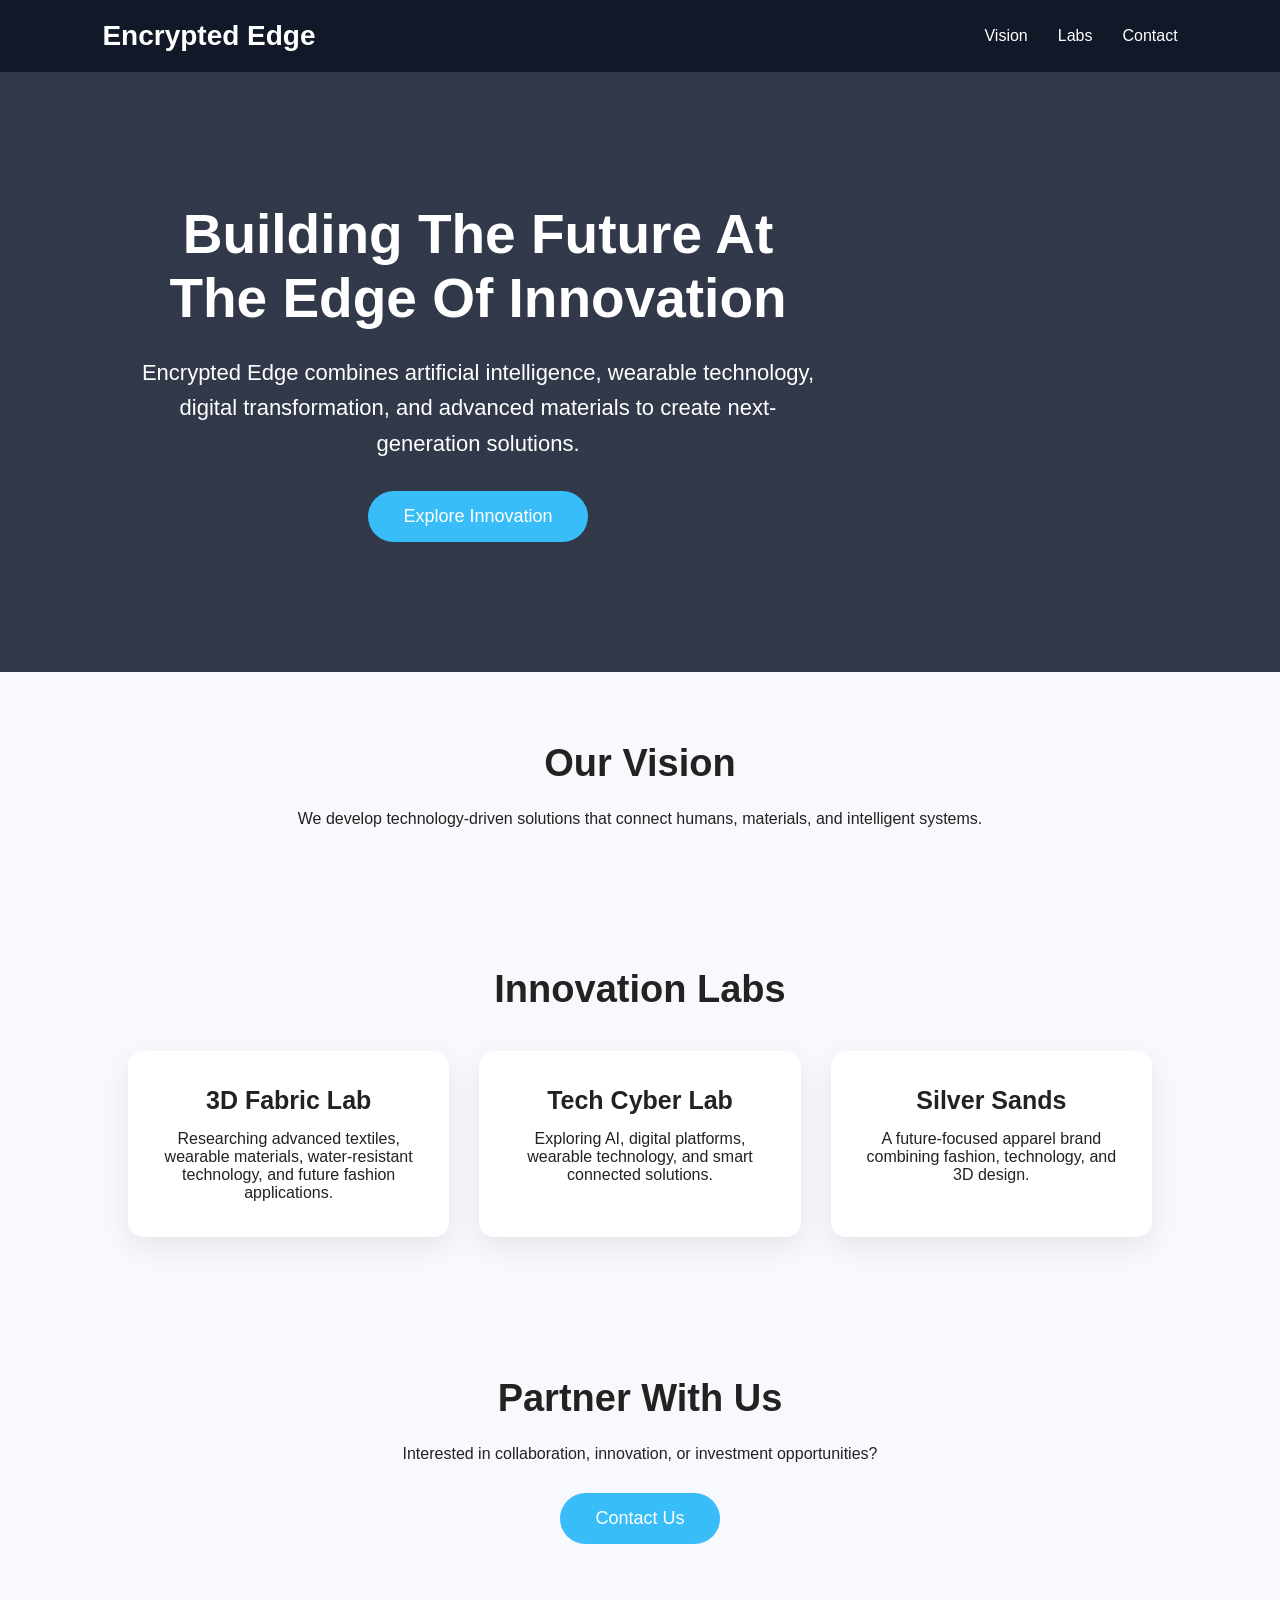
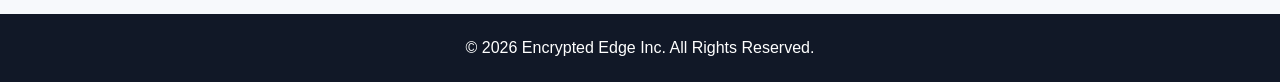
==== index.html @ 01163160 "Create Encrypted Edge landing page" ====
<!DOCTYPE html>
<html lang="en">
<head>
    <meta charset="UTF-8">
    <meta name="viewport" content="width=device-width, initial-scale=1.0">
    <title>Encrypted Edge | Future Technology & Innovation</title>
    <link rel="stylesheet" href="style.css">
</head>

<body>

<header>
    <nav>
        <h1 class="logo">Encrypted Edge</h1>
        <ul>
            <li><a href="#vision">Vision</a></li>
            <li><a href="#labs">Labs</a></li>
            <li><a href="#contact">Contact</a></li>
        </ul>
    </nav>
</header>


<section class="hero">
    <div class="hero-content">
        <h2>Building The Future At The Edge Of Innovation</h2>
        <p>
            Encrypted Edge combines artificial intelligence, wearable technology,
            digital transformation, and advanced materials to create next-generation solutions.
        </p>

        <button>
            Explore Innovation
        </button>
    </div>
</section>


<section id="vision">
    <h2>Our Vision</h2>
    <p>
        We develop technology-driven solutions that connect humans, materials,
        and intelligent systems.
    </p>
</section>


<section id="labs">

<h2>Innovation Labs</h2>

<div class="cards">

<div class="card">
<h3>3D Fabric Lab</h3>
<p>
Researching advanced textiles, wearable materials,
water-resistant technology, and future fashion applications.
</p>
</div>


<div class="card">
<h3>Tech Cyber Lab</h3>
<p>
Exploring AI, digital platforms, wearable technology,
and smart connected solutions.
</p>
</div>


<div class="card">
<h3>Silver Sands</h3>
<p>
A future-focused apparel brand combining fashion,
technology, and 3D design.
</p>
</div>

</div>

</section>


<section id="contact">

<h2>Partner With Us</h2>

<p>
Interested in collaboration, innovation, or investment opportunities?
</p>

<a class="contact-button" href="mailto:info@encryptededge.com">
Contact Us
</a>

</section>


<footer>

<p>
© 2026 Encrypted Edge Inc. All Rights Reserved.
</p>

</footer>


</body>
</html>
---- style.css ----
* {
    margin:0;
    padding:0;
    box-sizing:border-box;
    font-family: Arial, Helvetica, sans-serif;
}


body {
    background:#f7f9fc;
    color:#222;
}


header {
    background:#111827;
    padding:20px 8%;
}


nav {
    display:flex;
    justify-content:space-between;
    align-items:center;
}


.logo {
    color:white;
    font-size:28px;
}


nav ul {
    display:flex;
    list-style:none;
    gap:30px;
}


nav a {
    color:white;
    text-decoration:none;
}


.hero {

    min-height:600px;
    display:flex;
    align-items:center;
    padding:80px 10%;

    background:
    linear-gradient(
    rgba(15,23,42,.85),
    rgba(15,23,42,.85)
    ),
    url("assets/images/future-tech.jpg");

    background-size:cover;
    background-position:center;

}


.hero-content {

    max-width:700px;
    color:white;

}


.hero h2 {

    font-size:55px;
    margin-bottom:25px;

}


.hero p {

    font-size:22px;
    line-height:1.6;

}


button,
.contact-button {

    margin-top:30px;
    padding:15px 35px;
    border:none;
    border-radius:30px;
    background:#38bdf8;
    color:white;
    font-size:18px;
    text-decoration:none;
    display:inline-block;

}


section {

    padding:70px 10%;
    text-align:center;

}


section h2 {

    font-size:38px;
    margin-bottom:25px;

}


.cards {

    display:flex;
    gap:30px;
    margin-top:40px;

}


.card {

    flex:1;
    background:white;
    padding:35px;
    border-radius:15px;

    box-shadow:
    0 10px 30px rgba(0,0,0,.08);

}


.card h3 {

    margin-bottom:15px;
    font-size:25px;

}


footer {

    background:#111827;
    color:white;
    text-align:center;
    padding:25px;

}


@media(max-width:800px){

.cards {
    flex-direction:column;
}

.hero h2 {
    font-size:38px;
}

nav {
    flex-direction:column;
    gap:20px;
}

}
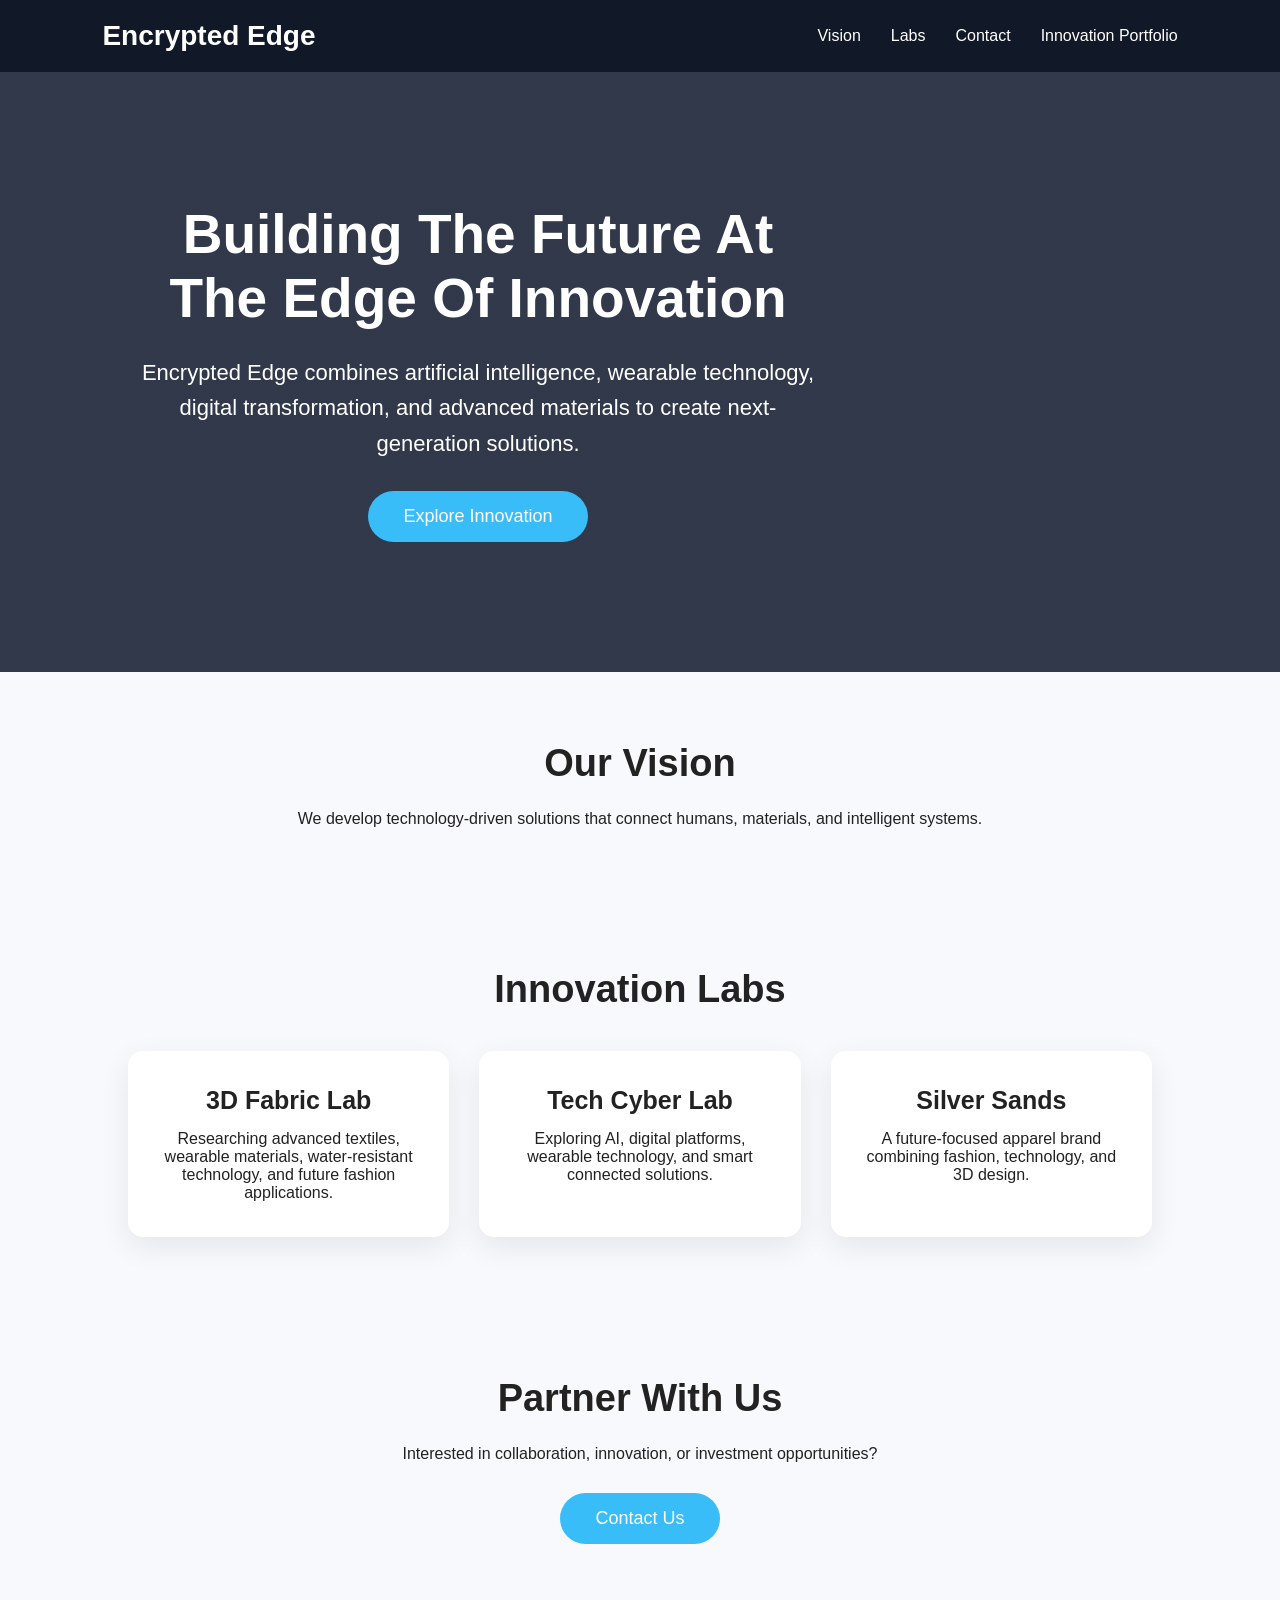
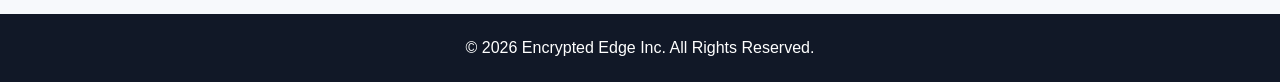
==== commit 6a88f828: "Add innovation portfolio documentation page" ====
--- a/index.html
+++ b/index.html
@@ -16,6 +16,7 @@
             <li><a href="#vision">Vision</a></li>
             <li><a href="#labs">Labs</a></li>
             <li><a href="#contact">Contact</a></li>
+            <li><a href="documentation.html">Innovation Portfolio</a>
         </ul>
     </nav>
 </header>
--- a/style.css
+++ b/style.css
@@ -175,4 +175,28 @@
     gap:20px;
 }
 
+}
+
+.documents {
+display:grid;
+grid-template-columns:repeat(auto-fit,minmax(250px,1fr));
+gap:20px;
+padding:30px;
+}
+
+.documents a {
+
+padding:25px;
+background:#f3f4f6;
+border-radius:12px;
+text-decoration:none;
+color:#111827;
+font-size:18px;
+
+}
+
+.documents a:hover {
+
+transform:translateY(-5px);
+
 }
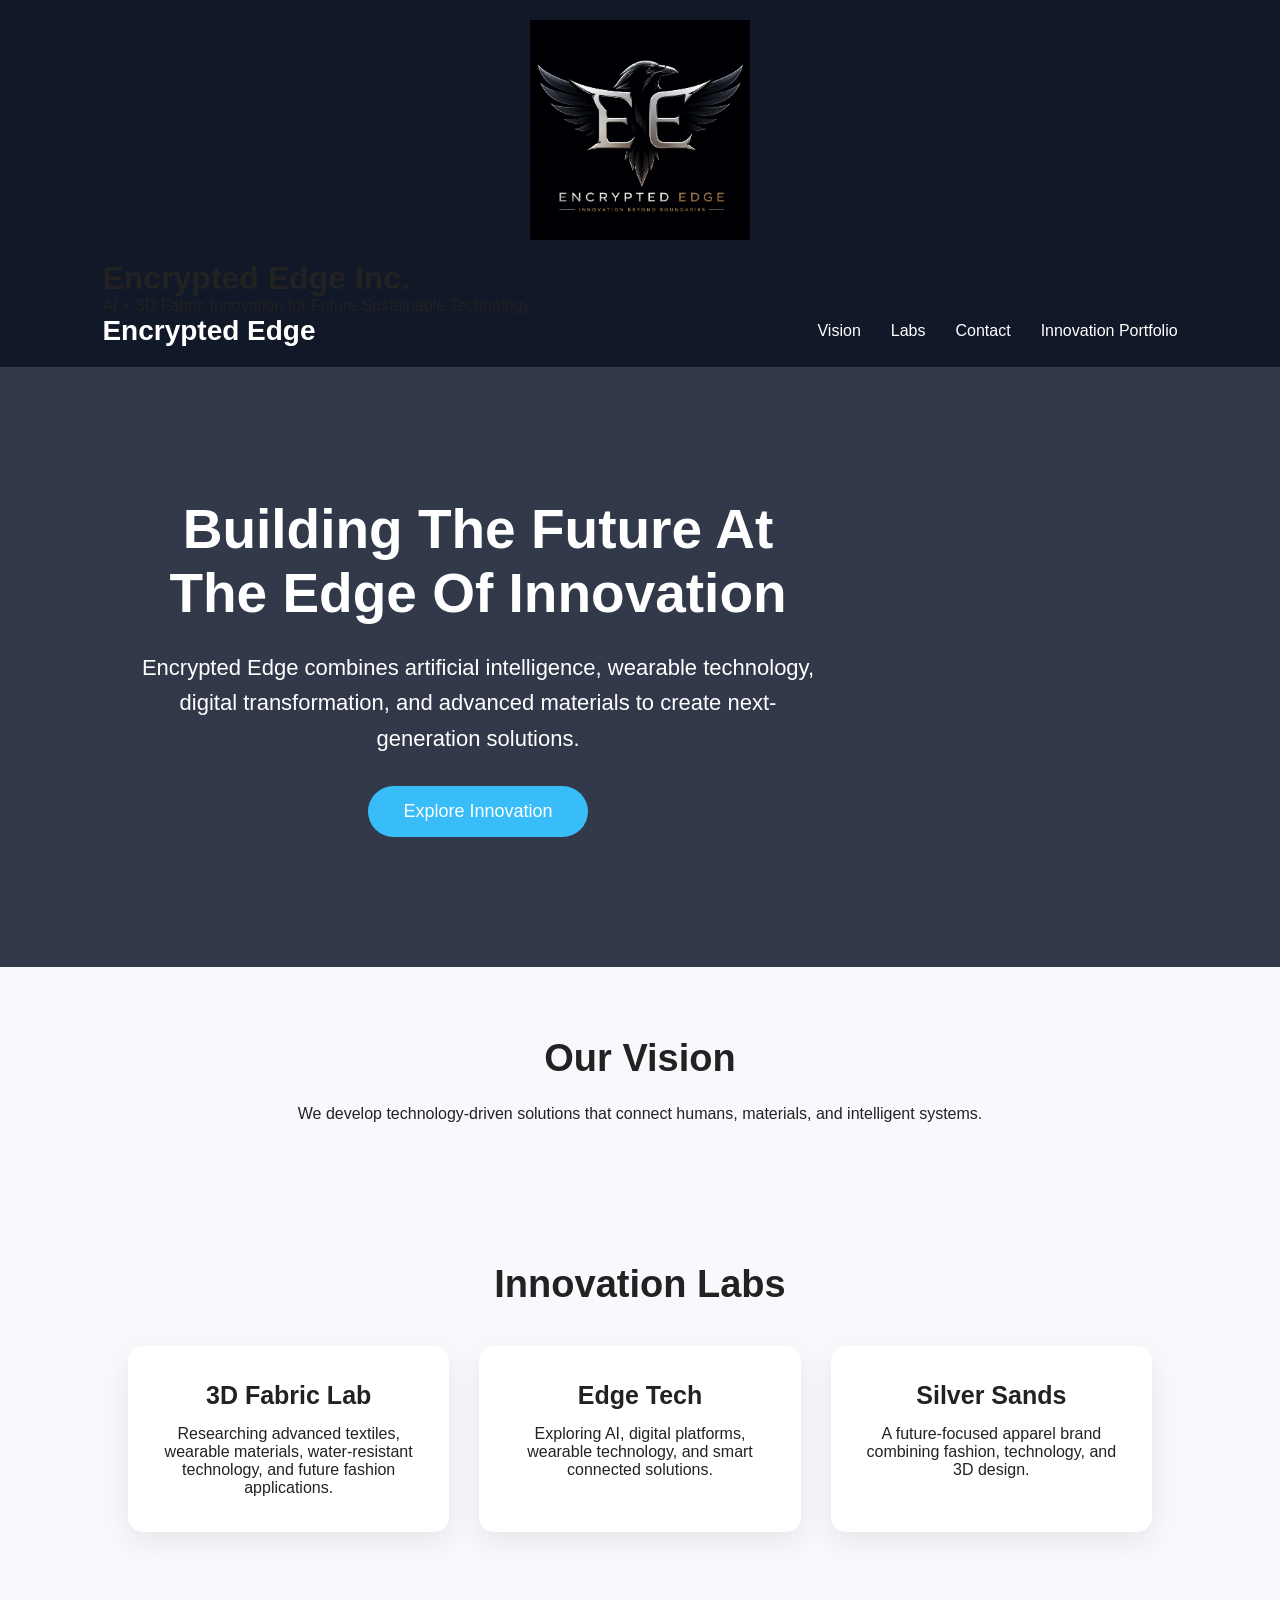
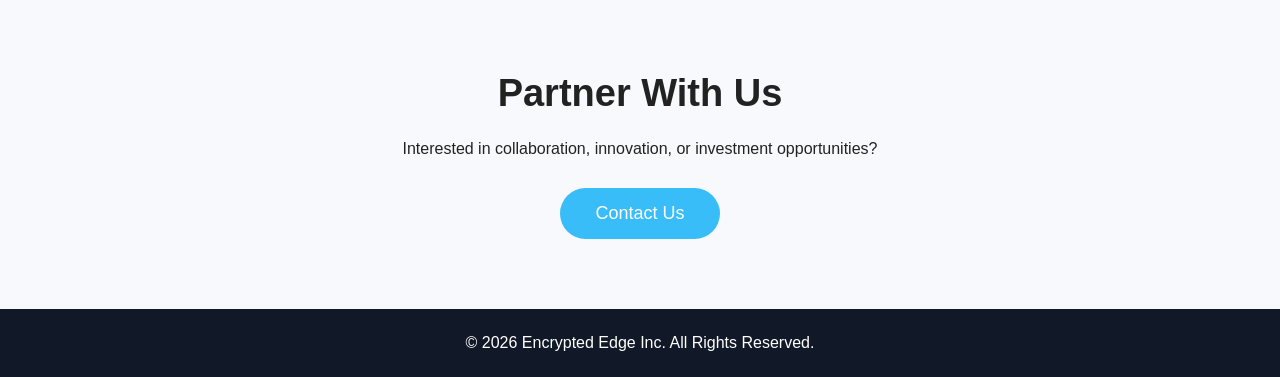
==== commit 4852096e: "Display Encrypted Edge logo on landing page" ====
--- a/index.html
+++ b/index.html
@@ -10,15 +10,31 @@
 <body>
 
 <header>
-    <nav>
-        <h1 class="logo">Encrypted Edge</h1>
-        <ul>
-            <li><a href="#vision">Vision</a></li>
-            <li><a href="#labs">Labs</a></li>
-            <li><a href="#contact">Contact</a></li>
-            <li><a href="documentation.html">Innovation Portfolio</a>
-        </ul>
-    </nav>
+
+<img 
+src="./assets/images/encrypted-edge-logo.png"
+alt="Encrypted Edge Inc. Logo"
+class="company-logo"
+>
+
+<h1>Encrypted Edge Inc.</h1>
+
+<p>
+AI + 3D Fabric Innovation for Future Sustainable Technology
+</p>
+
+<nav>
+<h1 class="logo">Encrypted Edge</h1>
+
+<ul>
+<li><a href="#vision">Vision</a></li>
+<li><a href="#labs">Labs</a></li>
+<li><a href="#contact">Contact</a></li>
+<li><a href="documentation.html">Innovation Portfolio</a></li>
+</ul>
+
+</nav>
+
 </header>
 
 
@@ -62,7 +78,7 @@
 
 
 <div class="card">
-<h3>Tech Cyber Lab</h3>
+<h3>Edge Tech </h3>
 <p>
 Exploring AI, digital platforms, wearable technology,
 and smart connected solutions.
--- a/style.css
+++ b/style.css
@@ -30,6 +30,13 @@
     font-size:28px;
 }
 
+
+.company-logo {
+    width: 220px;
+    height: auto;
+    display: block;
+    margin: 0 auto 20px auto;
+}
 
 nav ul {
     display:flex;
